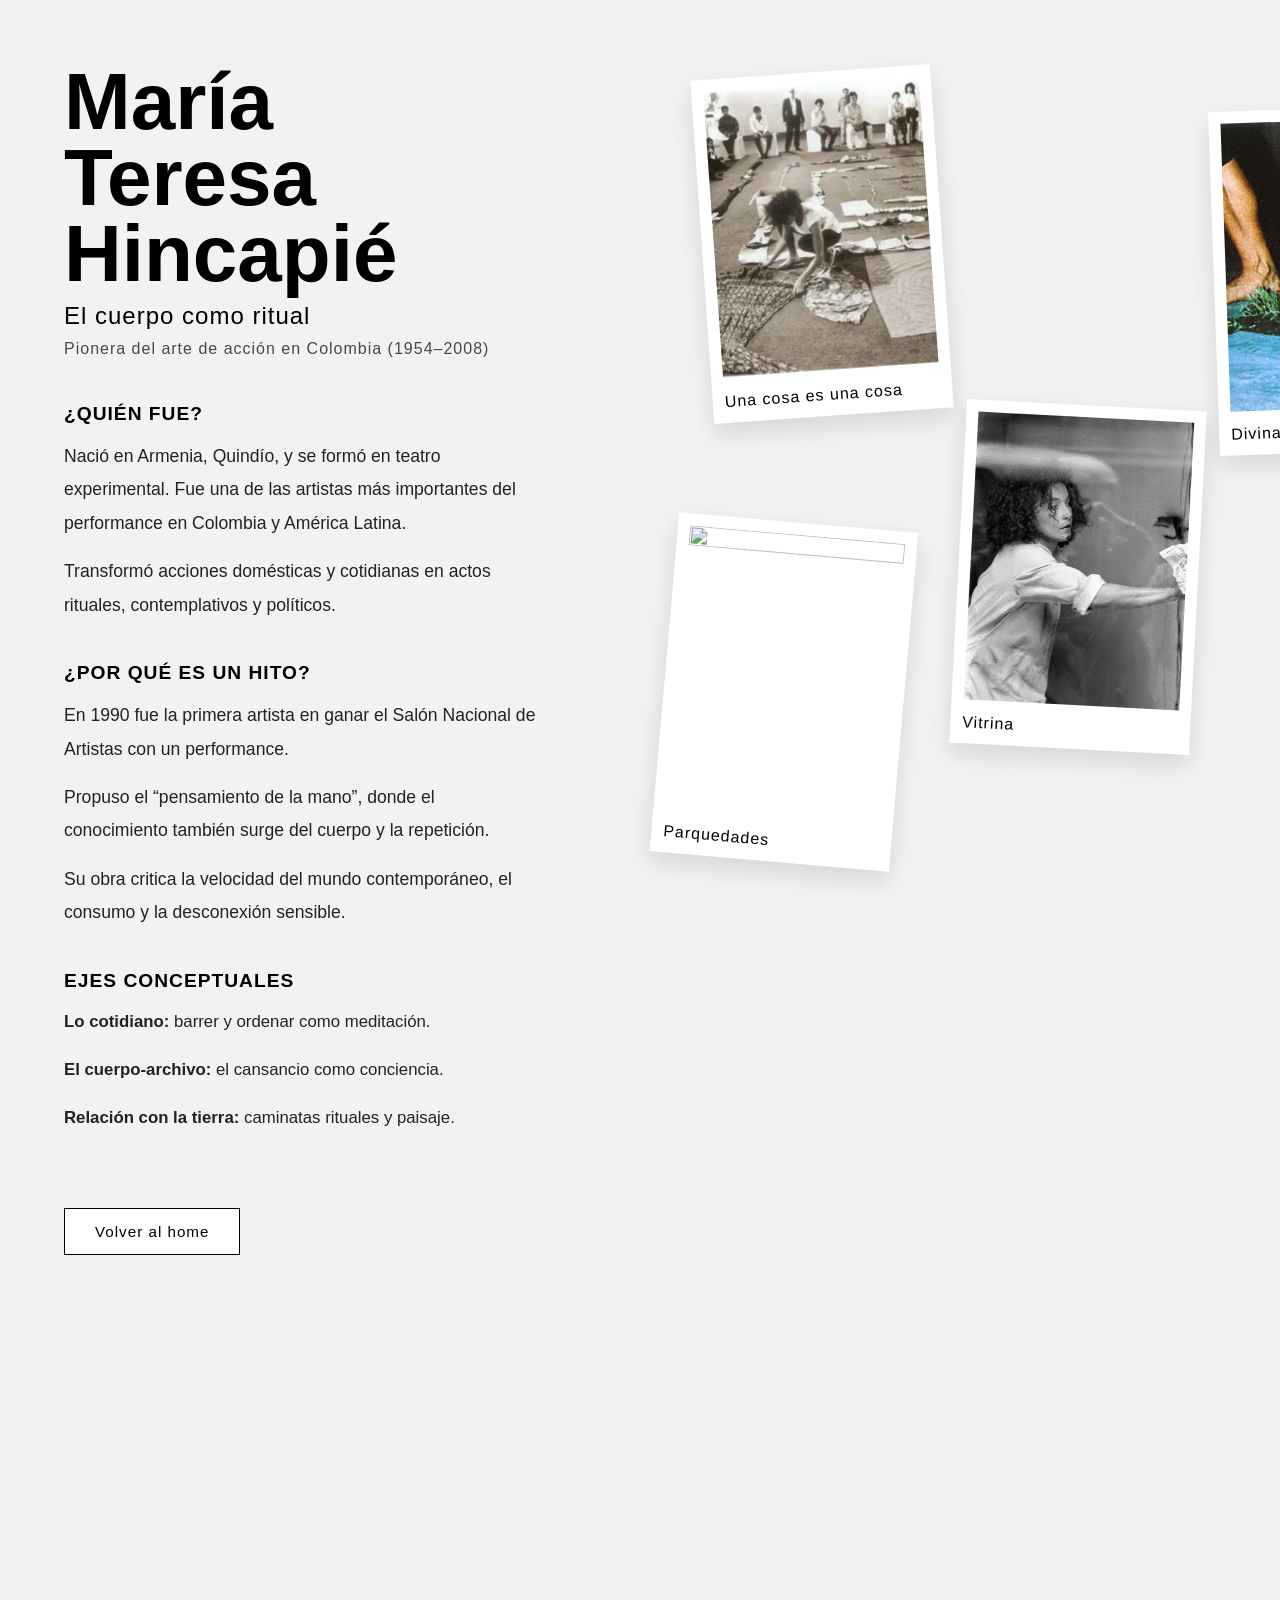
==== mariateresahincapie.html @ 9520017e "mth" ====
<!DOCTYPE html>
<html lang="es">

<head>

  <meta charset="UTF-8" />

  <meta name="viewport" content="width=device-width, initial-scale=1.0"/>

  <title>María Teresa Hincapié</title>

  <link rel="stylesheet" href="styles.css" />

</head>



<body class="pagina-artista">



<section class="info-artista">

  <h1>María Teresa Hincapié</h1>

  <h3>El cuerpo como ritual</h3>

  <p class="subtitulo">
    Pionera del arte de acción en Colombia (1954–2008)
  </p>



  <div class="bloque-info">

    <h2>¿Quién fue?</h2>

    <p>
      Nació en Armenia, Quindío, y se formó en teatro experimental.
      Fue una de las artistas más importantes del performance en Colombia
      y América Latina.
    </p>

    <p>
      Transformó acciones domésticas y cotidianas en actos rituales,
      contemplativos y políticos.
    </p>

  </div>



  <div class="bloque-info">

    <h2>¿Por qué es un hito?</h2>

    <p>
      En 1990 fue la primera artista en ganar el Salón Nacional
      de Artistas con un performance.
    </p>

    <p>
      Propuso el “pensamiento de la mano”, donde el conocimiento
      también surge del cuerpo y la repetición.
    </p>

    <p>
      Su obra critica la velocidad del mundo contemporáneo,
      el consumo y la desconexión sensible.
    </p>

  </div>



  <div class="bloque-info">

    <h2>Ejes conceptuales</h2>

    <ul>

      <li>
        <strong>Lo cotidiano:</strong>
        barrer y ordenar como meditación.
      </li>

      <li>
        <strong>El cuerpo-archivo:</strong>
        el cansancio como conciencia.
      </li>

      <li>
        <strong>Relación con la tierra:</strong>
        caminatas rituales y paisaje.
      </li>

    </ul>

  </div>



  <a href="index.html" class="boton-home">
    Volver al home
  </a>

</section>





<section class="contenedor-postcards">

  <a href="unacosaesunacosa.html" class="postcard" id="card1">

    <img src="assets/fotounacosaesunacosa.avif">

    <h2>Una cosa es una cosa</h2>

  </a>



  <a href="vitrina.html" class="postcard" id="card2">

    <img src="assets/fotovitrina.jpg">

    <h2>Vitrina</h2>

  </a>



  <a href="divinaproporcion.html" class="postcard" id="card3">

    <img src="assets/fotoDivinaproporción.jpg">

    <h2>Divina Proporción</h2>

  </a>



  <a href="parquedades.html" class="postcard" id="card4">

    <img src="assets/post4.jpg">

    <h2>Parquedades</h2>

  </a>



  <a href="principiodeinfinito.html" class="postcard" id="card5">

    <img src="assets/infinito.webp">

    <h2>Principio de infinito</h2>

  </a>

</section>





<script>

const postcards = document.querySelectorAll(".postcard");

postcards.forEach(card => {

  let isDragging = false;

  let offsetX;
  let offsetY;

  card.addEventListener("mousedown", (e) => {

    isDragging = true;

    offsetX = e.clientX - card.offsetLeft;
    offsetY = e.clientY - card.offsetTop;

    card.style.cursor = "grabbing";

  });



  document.addEventListener("mousemove", (e) => {

    if(!isDragging) return;

    card.style.left = `${e.clientX - offsetX}px`;
    card.style.top = `${e.clientY - offsetY}px`;

  });



  document.addEventListener("mouseup", () => {

    isDragging = false;

    card.style.cursor = "grab";

  });



  card.addEventListener("click", (e) => {

    e.preventDefault();

  });



  card.addEventListener("dblclick", () => {

    window.location.href = card.href;

  });

});

</script>



</body>
</html>
---- styles.css ----
/* ========================= */
/* RESET */
/* ========================= */

*{
  margin:0;
  padding:0;
  box-sizing:border-box;
}



/* ========================= */
/* BODY */
/* ========================= */

body{
  font-family:Arial, Helvetica, sans-serif;
   overflow:auto;
}



/* ========================= */
/* HOME */
/* ========================= */

.home{

  width:100%;

  min-height:100vh;

  background-image:url("assets/fondodepantalla.jpg");

  background-size:cover;

  background-position:center;

  background-repeat:no-repeat;

  position:relative;

  display:flex;

  justify-content:center;

  align-items:center;

  overflow:hidden;

  padding:5vw;
}



.overlay{

  position:absolute;

  inset:0;

  background:rgba(0,0,0,0.35);
}



/* CONTENIDO HOME */

.contenido{

  position:relative;

  z-index:2;

  width:min(90vw, 900px);

  text-align:center;

  color:white;
}



.contenido h1{

  font-size:clamp(2.5rem, 8vw, 5rem);

  margin-bottom:20px;

  letter-spacing:2px;

  line-height:0.95;
}



.contenido p{

  font-size:clamp(1rem, 2vw, 1.3rem);

  line-height:1.8;
}



/* BOTON HOME */

.boton{

  display:inline-block;

  margin-top:40px;

  padding:clamp(12px, 2vw, 16px) clamp(25px, 4vw, 40px);

  border:1px solid white;

  color:white;

  text-decoration:none;

  font-size:clamp(0.9rem, 2vw, 1rem);

  letter-spacing:1px;

  backdrop-filter:blur(5px);

  transition:0.3s ease;
}



.boton:hover{

  background:white;

  color:black;

  transform:scale(1.03);
}



/* ========================= */
/* PAGINA ARTISTA */
/* ========================= */
.pagina-artista{

  width:2000px;

  height:1600px;

  background:#f2f2f2;

  overflow:visible;

  position:relative;

  display:flex;
}

/* INFO ARTISTA */

.info-artista{

  width:min(100%, 650px);

  padding:clamp(25px, 5vw, 70px);

  position:relative;

  z-index:2;
}



.info-artista h1{

  font-size:clamp(2.8rem, 7vw, 5rem);

  margin-bottom:10px;

  color:black;

  line-height:0.95;
}



.info-artista h3{

  font-size:clamp(1rem, 3vw, 1.5rem);

  font-weight:normal;

  margin-bottom:10px;

  letter-spacing:1px;
}



.subtitulo{

  font-size:clamp(0.9rem, 2vw, 1rem);

  margin-bottom:45px;

  opacity:0.7;

  letter-spacing:1px;
}



/* BLOQUES INFO */

.bloque-info{

  margin-bottom:40px;
}



.bloque-info h2{

  font-size:clamp(1rem, 2vw, 1.2rem);

  margin-bottom:15px;

  text-transform:uppercase;

  letter-spacing:1px;
}



.bloque-info p{

  font-size:clamp(1rem, 2vw, 1.1rem);

  line-height:1.9;

  margin-bottom:15px;

  color:#222;
}



.bloque-info ul{

  list-style:none;
}



.bloque-info li{

  margin-bottom:18px;

  line-height:1.8;

  color:#222;

  font-size:clamp(1rem, 2vw, 1.05rem);
}



/* BOTON VOLVER HOME */

.boton-home{

  display:inline-block;

  margin-top:35px;

  padding:14px 30px;

  border:1px solid black;

  text-decoration:none;

  color:black;

  font-size:0.95rem;

  letter-spacing:1px;

  transition:0.3s ease;

  background:white;
}



.boton-home:hover{

  background:black;

  color:white;

  transform:scale(1.03);
}



/* ========================= */
/* POSTCARDS */
/* ========================= */

.contenedor-postcards{

  position:relative;

  width:1400px;

  height:1400px;

  flex-shrink:0;
}

/* POSTCARD */

.postcard{

  width:min(240px, 42vw);

  background:white;

  padding:12px;

  position:absolute;

  text-decoration:none;

  color:black;

  box-shadow:0 10px 25px rgba(0,0,0,0.12);

  cursor:grab;

  transition:0.3s ease;
}



.postcard:hover{

  transform:scale(1.02);
}



.postcard img{

  width:100%;

  aspect-ratio:3/4;

  object-fit:cover;

  margin-bottom:10px;
}



.postcard h2{

  font-size:clamp(0.9rem, 2vw, 1rem);

  font-weight:normal;

  letter-spacing:1px;
}



/* POSICIONES */

#card1{

  top:8vh;

  left:8vw;

  transform:rotate(-4deg);
}



#card2{

  top:45vh;

  left:28vw;

  transform:rotate(3deg);
}



#card3{

  top:12vh;

  left:48vw;

  transform:rotate(-2deg);
}



#card4{

  top:58vh;

  left:5vw;

  transform:rotate(5deg);
}



#card5{

  top:42vh;

  left:58vw;

  transform:rotate(-5deg);
}



/* ========================= */
/* PAGINA OBRA */
/* ========================= */

.pagina-obra{

  min-height:100vh;

  position:relative;

  overflow-x:hidden;

  overflow-y:auto;

  color:white;
}

/* FONDO */

.fondo-obra{

  position:fixed;

  inset:0;

  background-image:url("assets/fotounacosaesunacosa.avif");

  background-size:cover;

  background-position:center;

  background-repeat:no-repeat;

  filter:blur(2px);

  transform:scale(1.03);
}



/* OVERLAY */

.overlay-obra{

  position:fixed;

  inset:0;

  background:rgba(0,0,0,0.55);
}



/* CONTENIDO */

.contenido-obra{

  position:relative;

  z-index:2;

  width:min(92vw, 950px);

  padding:clamp(25px, 5vw, 80px);

  margin:auto;

  min-height:100vh;

  display:flex;

  flex-direction:column;

  justify-content:center;
}



/* TITULO */

.contenido-obra h1{

  font-size:clamp(2.8rem, 8vw, 5rem);

  margin-bottom:10px;

  line-height:0.95;
}



/* FECHA */

.fecha{

  margin-bottom:50px;

  opacity:0.8;

  letter-spacing:2px;

  font-size:clamp(0.9rem, 2vw, 1rem);
}



/* TEXTO */

.texto-obra h2{

  margin-top:45px;

  margin-bottom:15px;

  font-size:clamp(1.1rem, 3vw, 1.4rem);

  letter-spacing:1px;
}



.texto-obra p{

  font-size:clamp(1rem, 2vw, 1.15rem);

  line-height:1.9;

  margin-bottom:20px;
}



/* BOTON SONIDO */

.boton-sonido{

  margin-top:50px;

  padding:15px 35px;

  background:transparent;

  border:1px solid white;

  color:white;

  cursor:pointer;

  font-size:clamp(0.9rem, 2vw, 1rem);

  letter-spacing:1px;

  transition:0.3s ease;
}



.boton-sonido:hover{

  background:white;

  color:black;
}



/* BOTON VOLVER */

.volver-obra{

  display:inline-block;

  margin-top:25px;

  color:white;

  text-decoration:none;

  border-bottom:1px solid white;

  padding-bottom:3px;

  width:fit-content;

  transition:0.3s ease;
}



.volver-obra:hover{

  opacity:0.6;
}



/* ========================= */
/* RESPONSIVE */
/* ========================= */

@media(max-width:900px){

  .pagina-artista{

    flex-direction:column;
  }

  .info-artista{

    width:100%;
  }

  .contenedor-postcards{

    min-height:90vh;
  }

  #card1{
    left:5vw;
  }

  #card2{
    left:45vw;
  }

  #card3{
    left:25vw;
  }

  #card4{
    left:10vw;
  }

  #card5{
    left:55vw;
  }

}

/* ========================= */
/* VITRINA */
/* ========================= */

.pagina-vitrina{

  min-height:100vh;

  position:relative;

  overflow-x:hidden;

  overflow-y:auto;

  color:white;
}

/* OVERLAY */

.overlay-vitrina{

  position:fixed;

  inset:0;

  background:rgba(0,0,0,0.6);
}



/* CONTENIDO */

.contenido-vitrina{

  position:relative;

  z-index:2;

  width:min(92vw, 950px);

  padding:clamp(25px, 5vw, 80px);

  margin:auto;
}



/* TITULO */

.contenido-vitrina h1{

  font-size:clamp(2.8rem, 8vw, 5rem);

  margin-bottom:10px;

  line-height:0.95;
}



/* FECHA */

.contenido-vitrina .fecha{

  margin-bottom:50px;

  opacity:0.8;

  letter-spacing:2px;

  font-size:clamp(0.9rem, 2vw, 1rem);
}



/* TEXTO */

.texto-vitrina h2{

  margin-top:50px;

  margin-bottom:15px;

  font-size:clamp(1.1rem, 3vw, 1.4rem);

  letter-spacing:1px;
}



.texto-vitrina p{

  font-size:clamp(1rem, 2vw, 1.15rem);

  line-height:1.9;

  margin-bottom:25px;
}



/* GALERIA */

.galeria-vitrina{

  display:grid;

  grid-template-columns:repeat(auto-fit, minmax(250px,1fr));

  gap:20px;

  margin-top:35px;

  margin-bottom:35px;
}

.galeria-vitrina img{

  width:100%;

  height:auto;

  object-fit:contain;

  border-radius:4px;
}

/* ========================= */
/* DIVINA PROPORCION */
/* ========================= */

.pagina-divina{

  min-height:100vh;

  position:relative;

  overflow-x:hidden;

  overflow-y:auto;

  color:white;
}

/* FONDO */

.fondo-divina{

  position:fixed;

  inset:0;

  background:#d9d9d9;
}

/* OVERLAY */

.overlay-divina{

  position:fixed;

  inset:0;

  background:rgba(0,0,0,0.58);
}



/* CONTENIDO */

.contenido-divina{

  position:relative;

  z-index:2;

  width:min(92vw, 950px);

  padding:clamp(25px, 5vw, 80px);

  margin:auto;
}



/* TITULO */

.contenido-divina h1{

  font-size:clamp(2.8rem, 8vw, 5rem);

  margin-bottom:10px;

  line-height:0.95;
}



/* FECHA */

.contenido-divina .fecha{

  margin-bottom:50px;

  opacity:0.8;

  letter-spacing:2px;

  font-size:clamp(0.9rem, 2vw, 1rem);
}



/* TEXTO */

.texto-divina h2{

  margin-top:50px;

  margin-bottom:15px;

  font-size:clamp(1.1rem, 3vw, 1.4rem);

  letter-spacing:1px;
}



.texto-divina p{

  font-size:clamp(1rem, 2vw, 1.15rem);

  line-height:1.9;

  margin-bottom:25px;
}



/* GALERIA */

.galeria-divina{

  margin-top:35px;

  margin-bottom:35px;
}



.galeria-divina img{

  width:100%;

  height:auto;

  object-fit:contain;

  border-radius:4px;
}
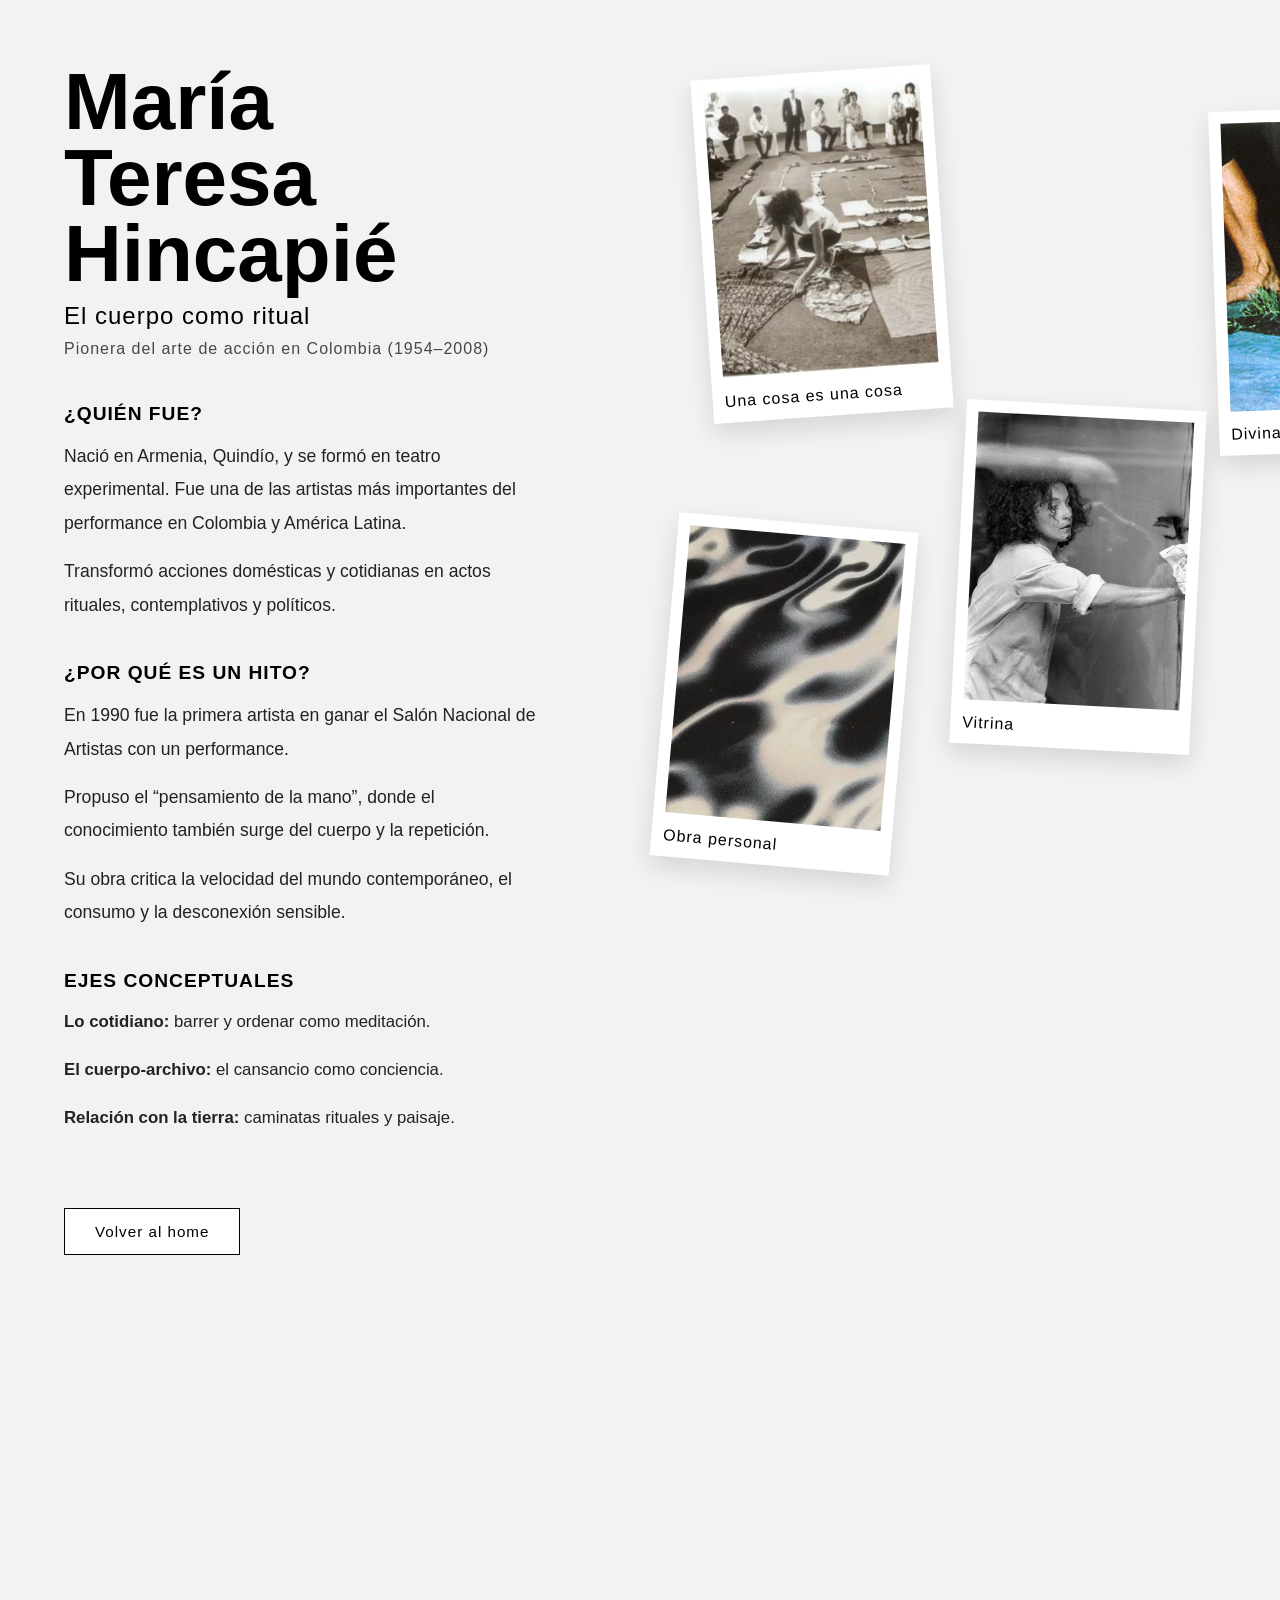
==== commit b6c7bfe7: "casi final" ====
--- a/mariateresahincapie.html
+++ b/mariateresahincapie.html
@@ -142,23 +142,14 @@
 
 
 
-  <a href="parquedades.html" class="postcard" id="card4">
-
-    <img src="assets/post4.jpg">
-
-    <h2>Parquedades</h2>
-
-  </a>
-
-
-
-  <a href="principiodeinfinito.html" class="postcard" id="card5">
-
-    <img src="assets/infinito.webp">
-
-    <h2>Principio de infinito</h2>
-
-  </a>
+  <a href="obraindividual.html" class="postcard" id="card4">
+
+    <img src="assets/fondoobra.jpeg">
+
+    <h2>Obra personal</h2>
+
+  </a>
+
 
 </section>
 
--- a/styles.css
+++ b/styles.css
@@ -1,7 +1,3 @@
-/* ========================= */
-/* RESET */
-/* ========================= */
-
 *{
   margin:0;
   padding:0;
@@ -10,10 +6,6 @@
 
 
 
-/* ========================= */
-/* BODY */
-/* ========================= */
-
 body{
   font-family:Arial, Helvetica, sans-serif;
    overflow:auto;
@@ -21,10 +13,6 @@
 
 
 
-/* ========================= */
-/* HOME */
-/* ========================= */
-
 .home{
 
   width:100%;
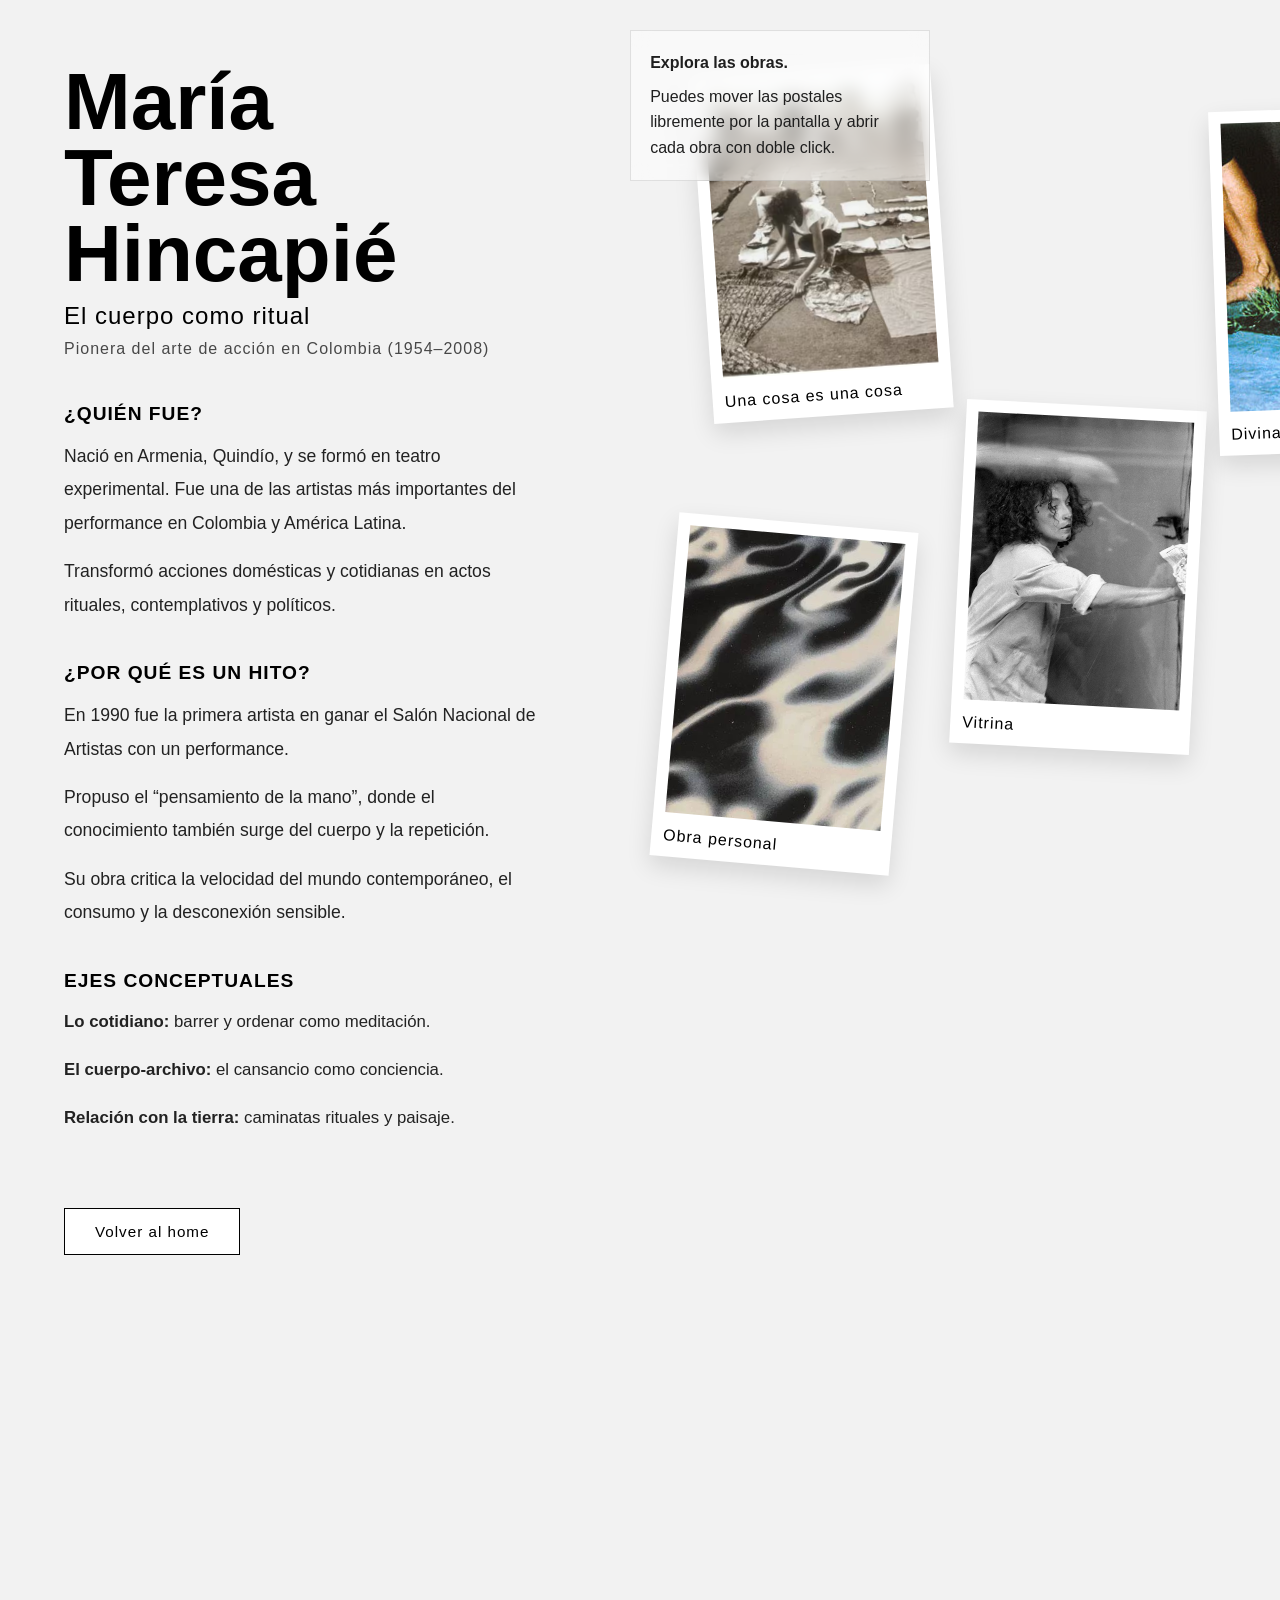
==== commit 0f0a589a: "cambios" ====
--- a/mariateresahincapie.html
+++ b/mariateresahincapie.html
@@ -112,6 +112,19 @@
 
 <section class="contenedor-postcards">
 
+  <div class="instrucciones-postcards">
+
+  <p>
+    Explora las obras.
+  </p>
+
+  <p>
+    Puedes mover las postales libremente por la pantalla
+    y abrir cada obra con doble click.
+  </p>
+
+</div>
+
   <a href="unacosaesunacosa.html" class="postcard" id="card1">
 
     <img src="assets/fotounacosaesunacosa.avif">
@@ -153,74 +166,73 @@
 
 </section>
 
-
-
-
-
 <script>
 
 const postcards = document.querySelectorAll(".postcard");
 
+let activeCard = null;
+
+let offsetX = 0;
+let offsetY = 0;
+
 postcards.forEach(card => {
 
-  let isDragging = false;
-
-  let offsetX;
-  let offsetY;
+  // mantener posiciones iniciales del CSS
+  card.style.cursor = "grab";
 
   card.addEventListener("mousedown", (e) => {
 
-    isDragging = true;
+    activeCard = card;
 
     offsetX = e.clientX - card.offsetLeft;
     offsetY = e.clientY - card.offsetTop;
 
     card.style.cursor = "grabbing";
 
+    card.style.zIndex = "999";
+
   });
 
-
-
-  document.addEventListener("mousemove", (e) => {
-
-    if(!isDragging) return;
-
-    card.style.left = `${e.clientX - offsetX}px`;
-    card.style.top = `${e.clientY - offsetY}px`;
+  // evitar click normal
+  card.addEventListener("click", (e) => {
+
+    e.preventDefault();
 
   });
 
-
-
-  document.addEventListener("mouseup", () => {
-
-    isDragging = false;
-
-    card.style.cursor = "grab";
+  // abrir con doble click
+  card.addEventListener("dblclick", () => {
+
+    window.location.href = card.href;
 
   });
 
-
-
-  card.addEventListener("click", (e) => {
-
-    e.preventDefault();
-
-  });
-
-
-
-  card.addEventListener("dblclick", () => {
-
-    window.location.href = card.href;
-
-  });
-
 });
 
+// SOLO UN mousemove global
+document.addEventListener("mousemove", (e) => {
+
+  if (!activeCard) return;
+
+  activeCard.style.left = `${e.clientX - offsetX}px`;
+  activeCard.style.top = `${e.clientY - offsetY}px`;
+
+});
+
+// soltar
+document.addEventListener("mouseup", () => {
+
+  if (activeCard) {
+
+    activeCard.style.cursor = "grab";
+
+  }
+
+  activeCard = null;
+
+});
+
 </script>
-
-
 
 </body>
 </html>
--- a/styles.css
+++ b/styles.css
@@ -329,11 +329,12 @@
   box-shadow:0 10px 25px rgba(0,0,0,0.12);
 
   cursor:grab;
-
-  transition:0.3s ease;
-}
-
-
+  position: absolute;
+
+  transition:
+transform 0.2s ease,
+box-shadow 0.2s ease;
+}
 
 .postcard:hover{
 
@@ -374,7 +375,7 @@
 
   left:8vw;
 
-  transform:rotate(-4deg);
+  rotate: -4deg;
 }
 
 
@@ -385,7 +386,7 @@
 
   left:28vw;
 
-  transform:rotate(3deg);
+  rotate: 3deg;
 }
 
 
@@ -396,7 +397,7 @@
 
   left:48vw;
 
-  transform:rotate(-2deg);
+  rotate: -2deg;
 }
 
 
@@ -407,7 +408,7 @@
 
   left:5vw;
 
-  transform:rotate(5deg);
+  rotate: 5deg;
 }
 
 
@@ -418,14 +419,8 @@
 
   left:58vw;
 
-  transform:rotate(-5deg);
-}
-
-
-
-/* ========================= */
-/* PAGINA OBRA */
-/* ========================= */
+  rotate: -5deg;
+}
 
 .pagina-obra{
 
@@ -439,8 +434,6 @@
 
   color:white;
 }
-
-/* FONDO */
 
 .fondo-obra{
 
@@ -921,4 +914,236 @@
   object-fit:contain;
 
   border-radius:4px;
+}
+
+/* ========================= */
+/* OBRA INDIVIDUAL */
+/* ========================= */
+
+.pagina-obra{
+    background-color: #d9d2c5;
+    color: #1f1f1f;
+    font-family: Arial, Helvetica, sans-serif;
+    overflow-x: hidden;
+}
+
+/* HERO */
+
+.intro-obra{
+    position: relative;
+    width: 100%;
+    min-height: 70vh;
+
+    display: flex;
+    align-items: center;
+    justify-content: center;
+
+    padding: 4rem;
+
+    background-image: url("assets/fondoobra.jpeg");
+    background-size: cover;
+    background-position: center;
+}
+
+.overlay-obra{
+    position: absolute;
+    inset: 0;
+    background: rgba(0,0,0,0.45);
+}
+
+.texto-obra{
+    position: relative;
+    z-index: 2;
+
+    max-width: 800px;
+    text-align: center;
+    color: #f5f1ea;
+}
+
+.pequeno{
+    text-transform: uppercase;
+    letter-spacing: 4px;
+    font-size: 0.8rem;
+    margin-bottom: 1rem;
+    opacity: 0.8;
+}
+
+.texto-obra h1{
+    font-size: clamp(3rem, 8vw, 7rem);
+    font-weight: 300;
+    line-height: 0.9;
+    margin-bottom: 2rem;
+}
+
+.descripcion{
+    font-size: 1.1rem;
+    line-height: 1.8;
+    max-width: 600px;
+    margin: auto;
+}
+
+/* ZONA INTERACTIVA */
+
+.zona-canvas{
+    width: 100%;
+
+    display: flex;
+    flex-wrap: wrap;
+
+    gap: 2rem;
+
+    align-items: flex-start;
+    justify-content: center;
+
+    padding: 5rem 4rem;
+
+    background-color: #ece6dc;
+}
+
+/* TEXTO */
+
+.texto-lateral{
+    width: 320px;
+
+    position: sticky;
+    top: 40px;
+}
+
+.texto-lateral h2{
+    font-size: 2rem;
+    margin-bottom: 1.5rem;
+    font-weight: 400;
+}
+
+.texto-lateral p{
+    line-height: 1.8;
+    margin-bottom: 1.5rem;
+}
+
+.texto-lateral ul{
+    margin-bottom: 2rem;
+    padding-left: 1.2rem;
+}
+
+.texto-lateral li{
+    margin-bottom: 1rem;
+    line-height: 1.5;
+}
+
+.nota{
+    font-style: italic;
+    opacity: 0.7;
+}
+
+/* BOTÓN */
+
+.boton-volver{
+    display: inline-block;
+
+    margin-top: 2rem;
+    padding: 1rem 2rem;
+
+    border: 1px solid #1f1f1f;
+
+    text-decoration: none;
+    color: #1f1f1f;
+
+    transition: 0.3s ease;
+}
+
+.boton-volver:hover{
+    background-color: #1f1f1f;
+    color: #ece6dc;
+}
+
+/* CANVAS */
+
+#canvas-container{
+    display: flex;
+    justify-content: center;
+    align-items: center;
+}
+
+canvas{
+    width: 100%;
+    max-width: 1000px;
+    height: auto;
+
+    border: 1px solid rgba(0,0,0,0.15);
+
+    box-shadow: 0 20px 40px rgba(0,0,0,0.08);
+
+    background-color: white;
+}
+
+/* RESPONSIVE */
+
+@media(max-width: 1000px){
+
+    .zona-canvas{
+        flex-direction: column;
+        padding: 3rem 1.5rem;
+    }
+
+    .texto-lateral{
+        width: 100%;
+        position: relative;
+        top: unset;
+    }
+
+    .texto-obra h1{
+        line-height: 1;
+    }
+
+}
+
+/* INSTRUCCIONES POSTCARDS */
+
+.instrucciones-postcards{
+    position: absolute;
+
+    top: 30px;
+    left: 30px;
+
+    z-index: 20;
+
+    max-width: 300px;
+
+    background: rgba(255,255,255,0.5);
+
+    backdrop-filter: blur(10px);
+
+    padding: 1.2rem;
+
+    border: 1px solid rgba(0,0,0,0.1);
+
+    color: #1f1f1f;
+
+    line-height: 1.6;
+}
+
+.instrucciones-postcards p:first-child{
+    font-weight: bold;
+    margin-bottom: 0.5rem;
+}
+
+/* VIDEO CAMARA */
+
+video{
+    width: 100%;
+    max-width: 500px;
+
+    height: auto;
+
+    object-fit: cover;
+
+    border: 1px solid rgba(0,0,0,0.15);
+
+    box-shadow: 0 10px 30px rgba(0,0,0,0.08);
+
+    filter:
+    grayscale(100%)
+    contrast(1.05);
+
+    background: white;
 }
